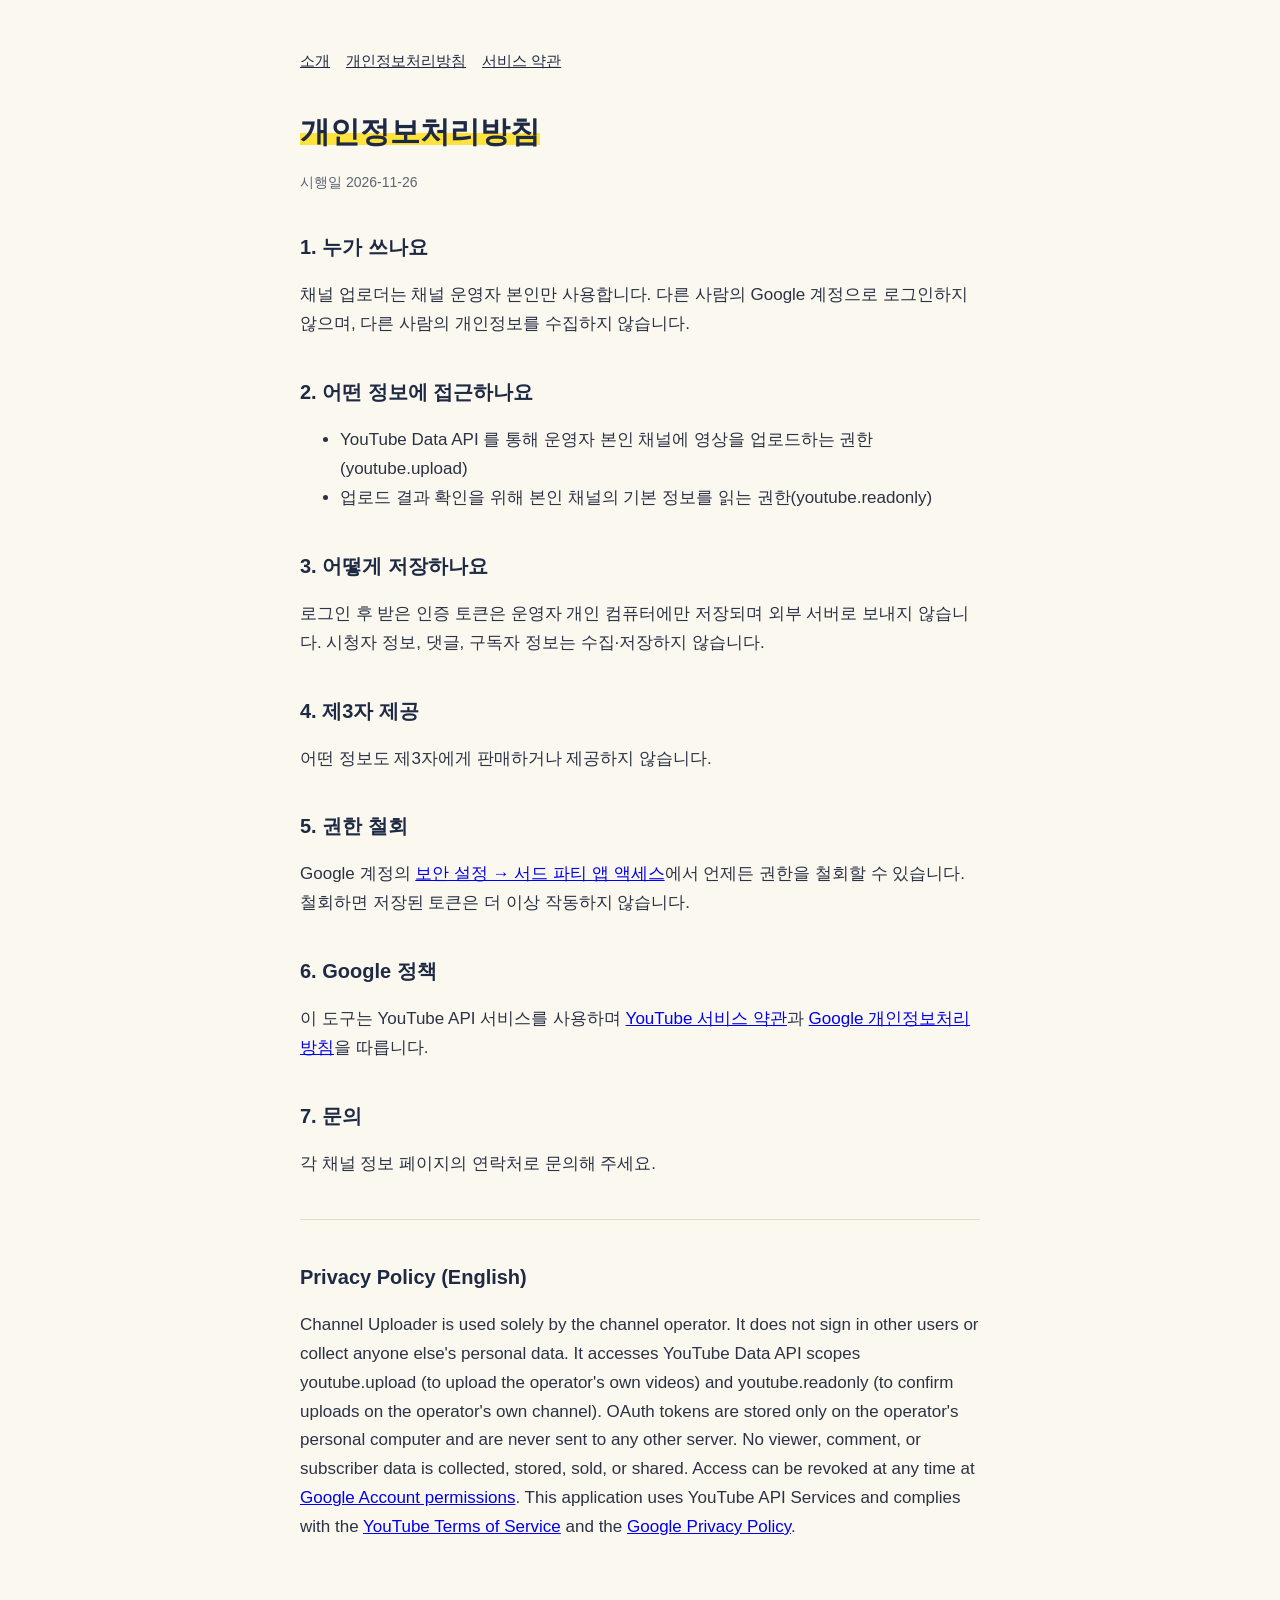
==== privacy.html @ 9a754f14 "Add files via upload" ====
<!doctype html><html lang="ko"><head><meta charset="utf-8"><meta name="viewport" content="width=device-width, initial-scale=1">
<title>개인정보처리방침 · 채널 업로더</title><link rel="stylesheet" href="style.css"></head><body><main>
<nav><a href="./">소개</a><a href="privacy.html">개인정보처리방침</a><a href="terms.html">서비스 약관</a></nav>
<h1><span>개인정보처리방침</span></h1>
<p class="muted">시행일 2026-11-26</p>
<h2>1. 누가 쓰나요</h2>
<p>채널 업로더는 채널 운영자 본인만 사용합니다. 다른 사람의 Google 계정으로 로그인하지 않으며, 다른 사람의 개인정보를 수집하지 않습니다.</p>
<h2>2. 어떤 정보에 접근하나요</h2>
<ul>
  <li>YouTube Data API 를 통해 운영자 본인 채널에 영상을 업로드하는 권한(youtube.upload)</li>
  <li>업로드 결과 확인을 위해 본인 채널의 기본 정보를 읽는 권한(youtube.readonly)</li>
</ul>
<h2>3. 어떻게 저장하나요</h2>
<p>로그인 후 받은 인증 토큰은 운영자 개인 컴퓨터에만 저장되며 외부 서버로 보내지 않습니다. 시청자 정보, 댓글, 구독자 정보는 수집·저장하지 않습니다.</p>
<h2>4. 제3자 제공</h2>
<p>어떤 정보도 제3자에게 판매하거나 제공하지 않습니다.</p>
<h2>5. 권한 철회</h2>
<p>Google 계정의 <a href="https://myaccount.google.com/permissions">보안 설정 → 서드 파티 앱 액세스</a>에서 언제든 권한을 철회할 수 있습니다. 철회하면 저장된 토큰은 더 이상 작동하지 않습니다.</p>
<h2>6. Google 정책</h2>
<p>이 도구는 YouTube API 서비스를 사용하며 <a href="https://www.youtube.com/t/terms">YouTube 서비스 약관</a>과 <a href="https://policies.google.com/privacy">Google 개인정보처리방침</a>을 따릅니다.</p>
<h2>7. 문의</h2>
<p>각 채널 정보 페이지의 연락처로 문의해 주세요.</p>
<hr>
<h2>Privacy Policy (English)</h2>
<p>Channel Uploader is used solely by the channel operator. It does not sign in other users or collect anyone else's personal data. It accesses YouTube Data API scopes youtube.upload (to upload the operator's own videos) and youtube.readonly (to confirm uploads on the operator's own channel). OAuth tokens are stored only on the operator's personal computer and are never sent to any other server. No viewer, comment, or subscriber data is collected, stored, sold, or shared. Access can be revoked at any time at <a href="https://myaccount.google.com/permissions">Google Account permissions</a>. This application uses YouTube API Services and complies with the <a href="https://www.youtube.com/t/terms">YouTube Terms of Service</a> and the <a href="https://policies.google.com/privacy">Google Privacy Policy</a>.</p>
</main></body></html>
---- style.css ----
:root { --ink: #1E2A44; --paper: #FBF8EF; --hl: #FFE23C; --muted: #5C6475; }
* { box-sizing: border-box; }
body { margin: 0; background: var(--paper); color: var(--ink); font: 17px/1.7 -apple-system, 'Segoe UI', 'Malgun Gothic', sans-serif; }
main { max-width: 720px; margin: 0 auto; padding: 48px 20px 80px; }
h1 { font-size: 30px; margin: 0 0 6px; }
h1 span { background: linear-gradient(transparent 55%, var(--hl) 55% 92%, transparent 92%); }
h2 { font-size: 20px; margin: 36px 0 8px; }
p, li { color: #2B3245; }
.muted { color: var(--muted); font-size: 14px; }
nav { margin-bottom: 32px; font-size: 15px; }
nav a { color: var(--ink); margin-right: 16px; }
hr { border: 0; border-top: 1px solid #E2DCCB; margin: 40px 0; }
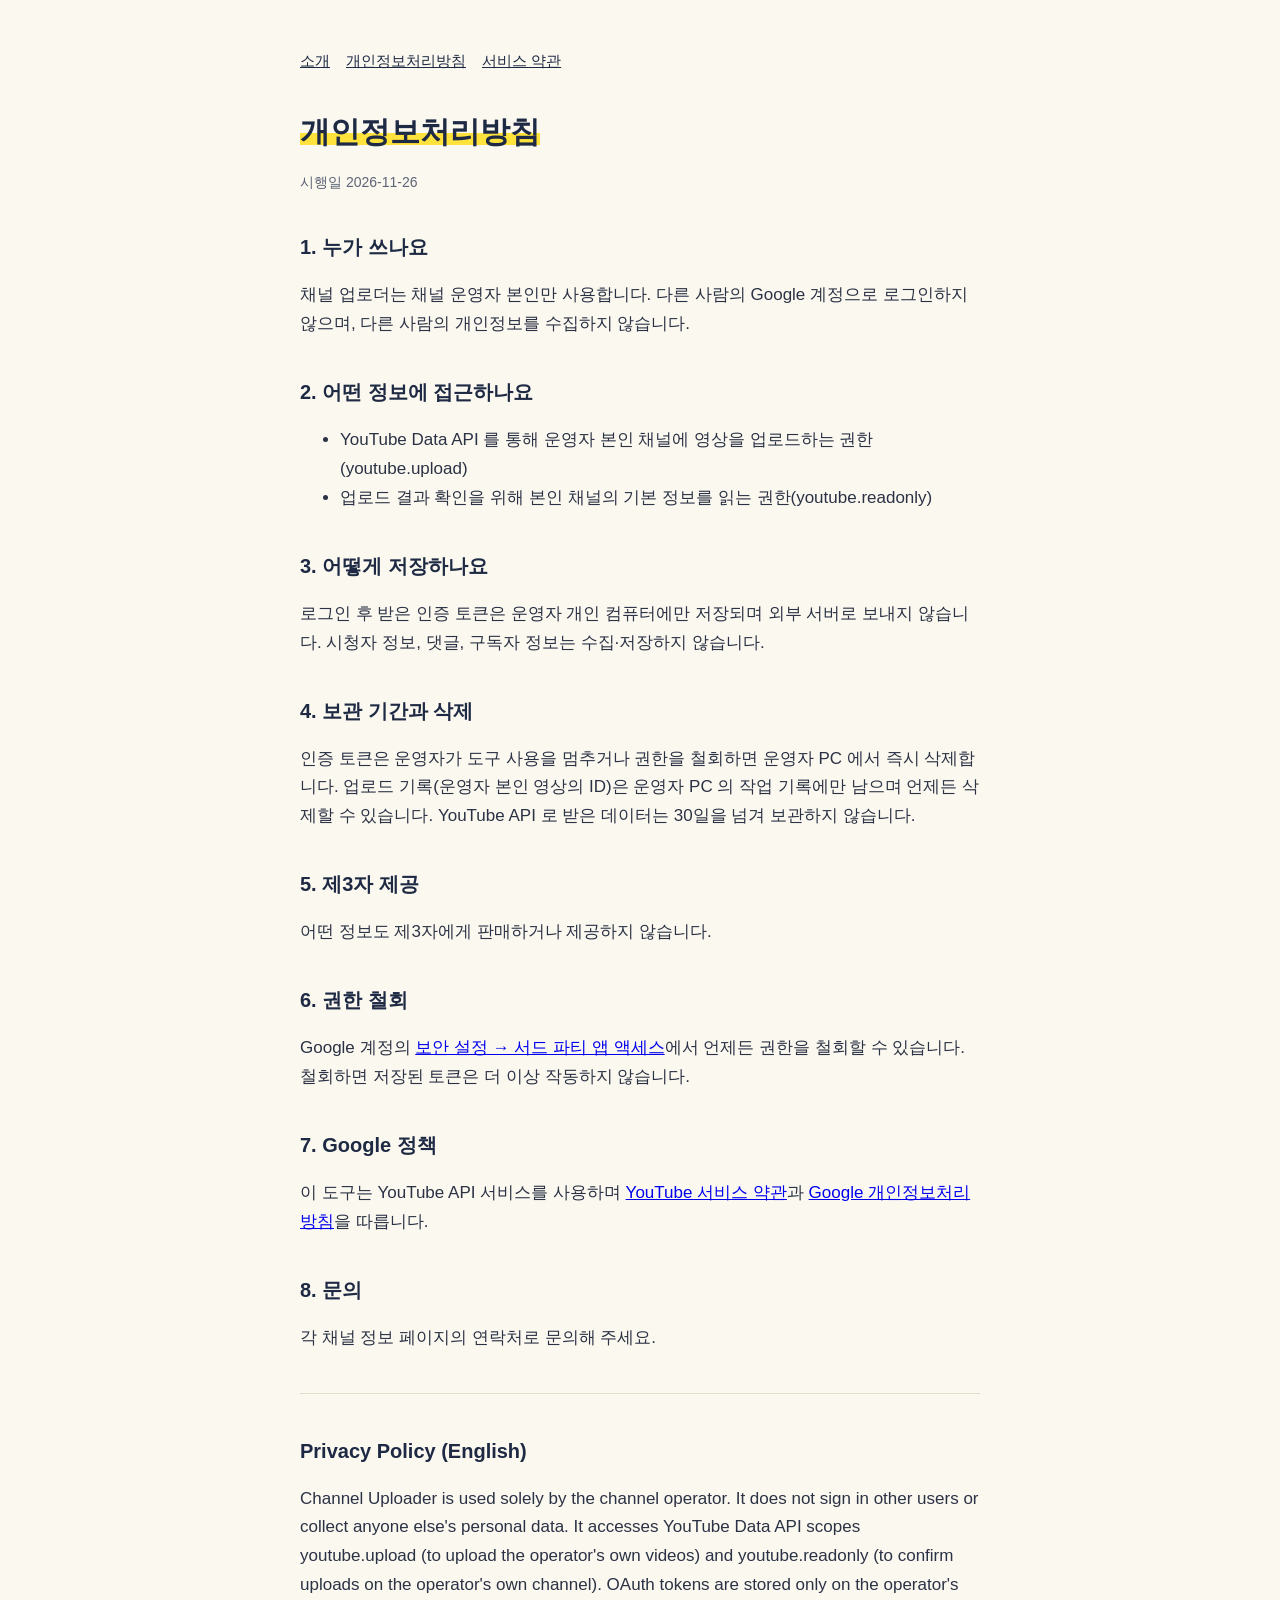
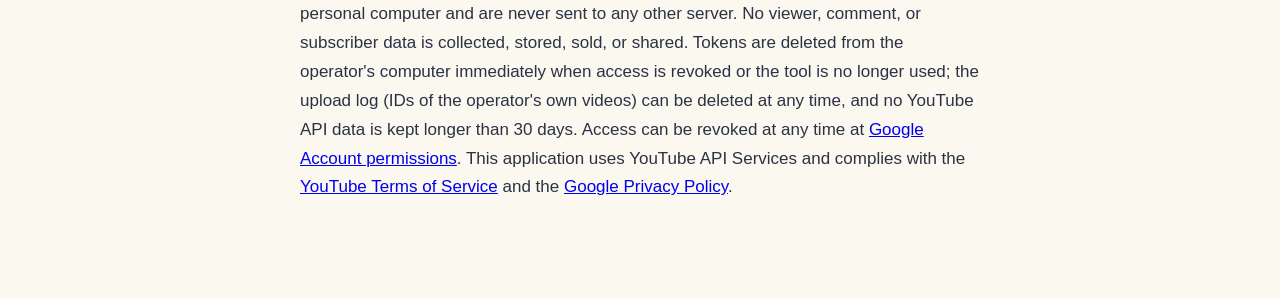
==== commit 67b319ea: "Update privacy.html" ====
--- a/privacy.html
+++ b/privacy.html
@@ -12,15 +12,17 @@
 </ul>
 <h2>3. 어떻게 저장하나요</h2>
 <p>로그인 후 받은 인증 토큰은 운영자 개인 컴퓨터에만 저장되며 외부 서버로 보내지 않습니다. 시청자 정보, 댓글, 구독자 정보는 수집·저장하지 않습니다.</p>
-<h2>4. 제3자 제공</h2>
+<h2>4. 보관 기간과 삭제</h2>
+<p>인증 토큰은 운영자가 도구 사용을 멈추거나 권한을 철회하면 운영자 PC 에서 즉시 삭제합니다. 업로드 기록(운영자 본인 영상의 ID)은 운영자 PC 의 작업 기록에만 남으며 언제든 삭제할 수 있습니다. YouTube API 로 받은 데이터는 30일을 넘겨 보관하지 않습니다.</p>
+<h2>5. 제3자 제공</h2>
 <p>어떤 정보도 제3자에게 판매하거나 제공하지 않습니다.</p>
-<h2>5. 권한 철회</h2>
+<h2>6. 권한 철회</h2>
 <p>Google 계정의 <a href="https://myaccount.google.com/permissions">보안 설정 → 서드 파티 앱 액세스</a>에서 언제든 권한을 철회할 수 있습니다. 철회하면 저장된 토큰은 더 이상 작동하지 않습니다.</p>
-<h2>6. Google 정책</h2>
+<h2>7. Google 정책</h2>
 <p>이 도구는 YouTube API 서비스를 사용하며 <a href="https://www.youtube.com/t/terms">YouTube 서비스 약관</a>과 <a href="https://policies.google.com/privacy">Google 개인정보처리방침</a>을 따릅니다.</p>
-<h2>7. 문의</h2>
+<h2>8. 문의</h2>
 <p>각 채널 정보 페이지의 연락처로 문의해 주세요.</p>
 <hr>
 <h2>Privacy Policy (English)</h2>
-<p>Channel Uploader is used solely by the channel operator. It does not sign in other users or collect anyone else's personal data. It accesses YouTube Data API scopes youtube.upload (to upload the operator's own videos) and youtube.readonly (to confirm uploads on the operator's own channel). OAuth tokens are stored only on the operator's personal computer and are never sent to any other server. No viewer, comment, or subscriber data is collected, stored, sold, or shared. Access can be revoked at any time at <a href="https://myaccount.google.com/permissions">Google Account permissions</a>. This application uses YouTube API Services and complies with the <a href="https://www.youtube.com/t/terms">YouTube Terms of Service</a> and the <a href="https://policies.google.com/privacy">Google Privacy Policy</a>.</p>
+<p>Channel Uploader is used solely by the channel operator. It does not sign in other users or collect anyone else's personal data. It accesses YouTube Data API scopes youtube.upload (to upload the operator's own videos) and youtube.readonly (to confirm uploads on the operator's own channel). OAuth tokens are stored only on the operator's personal computer and are never sent to any other server. No viewer, comment, or subscriber data is collected, stored, sold, or shared. Tokens are deleted from the operator's computer immediately when access is revoked or the tool is no longer used; the upload log (IDs of the operator's own videos) can be deleted at any time, and no YouTube API data is kept longer than 30 days. Access can be revoked at any time at <a href="https://myaccount.google.com/permissions">Google Account permissions</a>. This application uses YouTube API Services and complies with the <a href="https://www.youtube.com/t/terms">YouTube Terms of Service</a> and the <a href="https://policies.google.com/privacy">Google Privacy Policy</a>.</p>
 </main></body></html>
